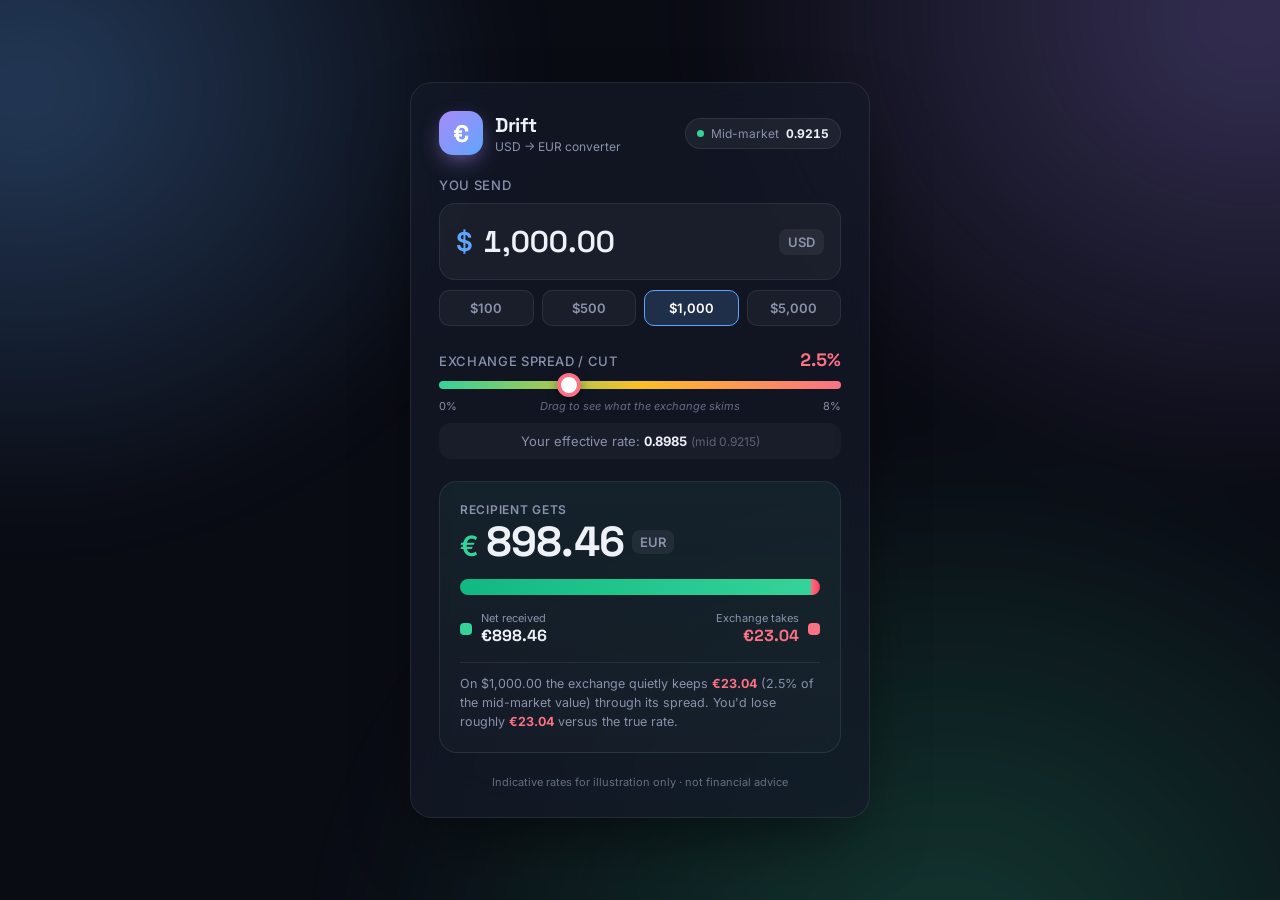
==== dollar-euro-converter/index.html @ b2591eef "build: dollar-euro-converter" ====
<!DOCTYPE html>
<html lang="en">
<head>
  <meta charset="UTF-8" />
  <meta name="viewport" content="width=device-width, initial-scale=1.0" />
  <title>USD → EUR Converter</title>
  <link rel="preconnect" href="https://fonts.googleapis.com" />
  <link rel="preconnect" href="https://fonts.gstatic.com" crossorigin />
  <link href="https://fonts.googleapis.com/css2?family=Inter:wght@400;500;600;700;800&family=Space+Grotesk:wght@500;600;700&display=swap" rel="stylesheet" />
  <link rel="stylesheet" href="style.css" />
</head>
<body>
  <div class="aurora"></div>

  <main class="card">
    <header class="card__head">
      <div class="brand">
        <span class="brand__mark">€</span>
        <div>
          <h1 class="brand__title">Drift</h1>
          <p class="brand__sub">USD → EUR converter</p>
        </div>
      </div>
      <div class="rate-chip" id="rateChip" title="Indicative mid-market rate">
        <span class="rate-chip__dot"></span>
        <span class="rate-chip__label">Mid-market</span>
        <strong class="rate-chip__val" id="midRate">—</strong>
      </div>
    </header>

    <!-- Amount input -->
    <section class="field">
      <label class="field__label" for="usdInput">You send</label>
      <div class="amount">
        <span class="amount__cur amount__cur--usd">$</span>
        <input
          id="usdInput"
          class="amount__input"
          type="text"
          inputmode="decimal"
          value="1,000.00"
          autocomplete="off"
          spellcheck="false"
        />
        <span class="amount__code">USD</span>
      </div>
      <div class="quick-amounts" id="quickAmounts">
        <button type="button" data-amt="100">$100</button>
        <button type="button" data-amt="500">$500</button>
        <button type="button" data-amt="1000">$1,000</button>
        <button type="button" data-amt="5000">$5,000</button>
      </div>
    </section>

    <!-- Spread slider -->
    <section class="field">
      <div class="slider__top">
        <label class="field__label" for="spread">Exchange spread / cut</label>
        <span class="slider__value" id="spreadValue">2.5%</span>
      </div>
      <input id="spread" class="slider" type="range" min="0" max="8" step="0.1" value="2.5" />
      <div class="slider__scale">
        <span>0%</span>
        <span class="slider__hint">Drag to see what the exchange skims</span>
        <span>8%</span>
      </div>
      <div class="slider__rate">
        Your effective rate: <strong id="effRate">—</strong>
        <span class="slider__rate-mid">(mid <span id="effMid">—</span>)</span>
      </div>
    </section>

    <!-- Result -->
    <section class="result">
      <div class="result__main">
        <span class="result__label">Recipient gets</span>
        <div class="result__eur">
          <span class="result__cur">€</span>
          <span class="result__amount" id="eurOut">—</span>
          <span class="result__code">EUR</span>
        </div>
      </div>

      <!-- Net vs fee bar -->
      <div class="bar" aria-hidden="true">
        <div class="bar__net" id="barNet"></div>
        <div class="bar__fee" id="barFee"></div>
      </div>
      <div class="bar__legend">
        <div class="legend__item">
          <span class="legend__swatch legend__swatch--net"></span>
          <div>
            <span class="legend__name">Net received</span>
            <strong class="legend__val" id="netVal">€—</strong>
          </div>
        </div>
        <div class="legend__item legend__item--right">
          <span class="legend__swatch legend__swatch--fee"></span>
          <div>
            <span class="legend__name">Exchange takes</span>
            <strong class="legend__val legend__val--fee" id="feeVal">€—</strong>
          </div>
        </div>
      </div>

      <p class="result__note" id="feeNote">—</p>
    </section>

    <footer class="card__foot">
      Indicative rates for illustration only · not financial advice
    </footer>
  </main>

  <script src="script.js"></script>
</body>
</html>
---- dollar-euro-converter/style.css ----
:root {
  --bg: #0a0c14;
  --card: rgba(22, 26, 40, 0.72);
  --card-border: rgba(255, 255, 255, 0.08);
  --text: #eef1f8;
  --muted: #8a92ac;
  --net: #34d399;
  --net-soft: rgba(52, 211, 153, 0.16);
  --fee: #fb7185;
  --fee-soft: rgba(251, 113, 133, 0.16);
  --usd: #60a5fa;
  --accent: #a78bfa;
  --radius: 22px;
  --shadow: 0 30px 70px -20px rgba(0, 0, 0, 0.6);
}

* { box-sizing: border-box; margin: 0; padding: 0; }

body {
  font-family: "Inter", system-ui, sans-serif;
  background: var(--bg);
  color: var(--text);
  min-height: 100vh;
  display: grid;
  place-items: center;
  padding: 24px;
  overflow-x: hidden;
  position: relative;
}

/* Animated background */
.aurora {
  position: fixed;
  inset: -30%;
  z-index: 0;
  background:
    radial-gradient(40% 50% at 20% 25%, rgba(96, 165, 250, 0.30), transparent 60%),
    radial-gradient(45% 55% at 80% 20%, rgba(167, 139, 250, 0.28), transparent 60%),
    radial-gradient(50% 60% at 65% 85%, rgba(52, 211, 153, 0.22), transparent 60%);
  filter: blur(40px);
  animation: drift 18s ease-in-out infinite alternate;
}
@keyframes drift {
  0%   { transform: translate3d(0,0,0) scale(1); }
  100% { transform: translate3d(-3%, 2%, 0) scale(1.08); }
}

/* Card */
.card {
  position: relative;
  z-index: 1;
  width: 100%;
  max-width: 460px;
  background: var(--card);
  backdrop-filter: blur(24px) saturate(140%);
  -webkit-backdrop-filter: blur(24px) saturate(140%);
  border: 1px solid var(--card-border);
  border-radius: var(--radius);
  box-shadow: var(--shadow);
  padding: 28px;
  display: flex;
  flex-direction: column;
  gap: 22px;
}

.card__head {
  display: flex;
  align-items: center;
  justify-content: space-between;
  gap: 12px;
}
.brand { display: flex; align-items: center; gap: 12px; }
.brand__mark {
  width: 44px; height: 44px;
  display: grid; place-items: center;
  font-family: "Space Grotesk", sans-serif;
  font-weight: 700; font-size: 24px;
  color: #fff;
  background: linear-gradient(135deg, var(--accent), var(--usd));
  border-radius: 14px;
  box-shadow: 0 8px 22px -6px rgba(167, 139, 250, 0.7);
}
.brand__title {
  font-family: "Space Grotesk", sans-serif;
  font-size: 20px; font-weight: 700; letter-spacing: -0.02em;
}
.brand__sub { font-size: 12px; color: var(--muted); margin-top: 1px; }

.rate-chip {
  display: flex; align-items: center; gap: 7px;
  background: rgba(255,255,255,0.05);
  border: 1px solid var(--card-border);
  padding: 7px 11px;
  border-radius: 999px;
  font-size: 12px;
}
.rate-chip__dot {
  width: 7px; height: 7px; border-radius: 50%;
  background: var(--net);
  box-shadow: 0 0 0 0 rgba(52,211,153,0.6);
  animation: pulse 2s infinite;
}
@keyframes pulse {
  0% { box-shadow: 0 0 0 0 rgba(52,211,153,0.5); }
  70% { box-shadow: 0 0 0 8px rgba(52,211,153,0); }
  100% { box-shadow: 0 0 0 0 rgba(52,211,153,0); }
}
.rate-chip__label { color: var(--muted); }
.rate-chip__val { font-variant-numeric: tabular-nums; }

/* Fields */
.field { display: flex; flex-direction: column; gap: 10px; }
.field__label {
  font-size: 13px; font-weight: 500; color: var(--muted);
  text-transform: uppercase; letter-spacing: 0.05em;
}

.amount {
  display: flex; align-items: center;
  background: rgba(255,255,255,0.04);
  border: 1.5px solid var(--card-border);
  border-radius: 16px;
  padding: 4px 16px;
  transition: border-color 0.2s, box-shadow 0.2s;
}
.amount:focus-within {
  border-color: var(--usd);
  box-shadow: 0 0 0 4px rgba(96,165,250,0.15);
}
.amount__cur {
  font-size: 26px; font-weight: 600;
}
.amount__cur--usd { color: var(--usd); }
.amount__input {
  flex: 1;
  background: none; border: none; outline: none;
  color: var(--text);
  font-family: "Space Grotesk", sans-serif;
  font-size: 30px; font-weight: 600;
  padding: 14px 10px;
  min-width: 0;
  font-variant-numeric: tabular-nums;
}
.amount__code {
  font-size: 13px; font-weight: 600; color: var(--muted);
  background: rgba(255,255,255,0.06);
  padding: 5px 9px; border-radius: 8px;
}

.quick-amounts { display: flex; gap: 8px; flex-wrap: wrap; }
.quick-amounts button {
  flex: 1;
  min-width: 64px;
  background: rgba(255,255,255,0.04);
  border: 1px solid var(--card-border);
  color: var(--muted);
  font-family: inherit; font-size: 13px; font-weight: 600;
  padding: 9px 6px; border-radius: 10px;
  cursor: pointer;
  transition: all 0.15s;
}
.quick-amounts button:hover { color: var(--text); border-color: rgba(255,255,255,0.2); }
.quick-amounts button.active {
  color: #fff;
  background: rgba(96,165,250,0.18);
  border-color: var(--usd);
}

/* Slider */
.slider__top { display: flex; align-items: baseline; justify-content: space-between; }
.slider__value {
  font-family: "Space Grotesk", sans-serif;
  font-size: 18px; font-weight: 700; color: var(--fee);
  font-variant-numeric: tabular-nums;
}
.slider {
  -webkit-appearance: none; appearance: none;
  width: 100%; height: 8px; border-radius: 999px;
  background: linear-gradient(90deg, var(--net), #fbbf24 50%, var(--fee));
  outline: none; cursor: pointer;
}
.slider::-webkit-slider-thumb {
  -webkit-appearance: none; appearance: none;
  width: 24px; height: 24px; border-radius: 50%;
  background: #fff;
  border: 4px solid var(--fee);
  box-shadow: 0 4px 12px rgba(0,0,0,0.4);
  cursor: grab; transition: transform 0.1s;
}
.slider::-webkit-slider-thumb:active { transform: scale(1.15); cursor: grabbing; }
.slider::-moz-range-thumb {
  width: 24px; height: 24px; border-radius: 50%;
  background: #fff; border: 4px solid var(--fee);
  box-shadow: 0 4px 12px rgba(0,0,0,0.4); cursor: grab;
}
.slider__scale {
  display: flex; justify-content: space-between; align-items: center;
  font-size: 11px; color: var(--muted);
}
.slider__hint { font-style: italic; opacity: 0.7; }
.slider__rate {
  font-size: 13px; color: var(--muted);
  background: rgba(255,255,255,0.03);
  padding: 10px 14px; border-radius: 12px;
  text-align: center;
}
.slider__rate strong { color: var(--text); font-variant-numeric: tabular-nums; }
.slider__rate-mid { opacity: 0.6; font-size: 12px; }

/* Result */
.result {
  background: linear-gradient(180deg, rgba(52,211,153,0.07), rgba(255,255,255,0.02));
  border: 1px solid var(--card-border);
  border-radius: 18px;
  padding: 20px;
  display: flex; flex-direction: column; gap: 16px;
}
.result__main { display: flex; flex-direction: column; gap: 4px; }
.result__label {
  font-size: 12px; font-weight: 600; color: var(--muted);
  text-transform: uppercase; letter-spacing: 0.06em;
}
.result__eur { display: flex; align-items: baseline; gap: 8px; }
.result__cur { font-size: 28px; font-weight: 600; color: var(--net); }
.result__amount {
  font-family: "Space Grotesk", sans-serif;
  font-size: 42px; font-weight: 700; letter-spacing: -0.02em;
  font-variant-numeric: tabular-nums;
  line-height: 1;
}
.result__code {
  font-size: 13px; font-weight: 600; color: var(--muted);
  align-self: center;
  background: rgba(255,255,255,0.06);
  padding: 4px 8px; border-radius: 8px;
}

/* Net vs fee bar */
.bar {
  display: flex; height: 16px; border-radius: 999px;
  overflow: hidden; background: var(--fee-soft);
  box-shadow: inset 0 1px 3px rgba(0,0,0,0.3);
}
.bar__net {
  background: linear-gradient(90deg, #10b981, var(--net));
  transition: width 0.35s cubic-bezier(0.4,0,0.2,1);
  min-width: 0;
}
.bar__fee {
  background: linear-gradient(90deg, var(--fee), #f43f5e);
  transition: width 0.35s cubic-bezier(0.4,0,0.2,1);
  flex: none;
}

.bar__legend { display: flex; justify-content: space-between; gap: 12px; }
.legend__item { display: flex; align-items: center; gap: 9px; }
.legend__item--right { text-align: right; flex-direction: row-reverse; }
.legend__swatch { width: 12px; height: 12px; border-radius: 4px; flex-shrink: 0; }
.legend__swatch--net { background: var(--net); }
.legend__swatch--fee { background: var(--fee); }
.legend__name { display: block; font-size: 11px; color: var(--muted); }
.legend__val {
  font-family: "Space Grotesk", sans-serif;
  font-size: 16px; font-weight: 700;
  font-variant-numeric: tabular-nums;
}
.legend__val--fee { color: var(--fee); }

.result__note {
  font-size: 12.5px; color: var(--muted); line-height: 1.5;
  border-top: 1px solid var(--card-border);
  padding-top: 12px;
}
.result__note strong { color: var(--fee); }

.card__foot {
  text-align: center; font-size: 11px; color: var(--muted); opacity: 0.7;
}

@media (max-width: 420px) {
  .card { padding: 22px 18px; }
  .result__amount { font-size: 36px; }
  .amount__input { font-size: 26px; }
}
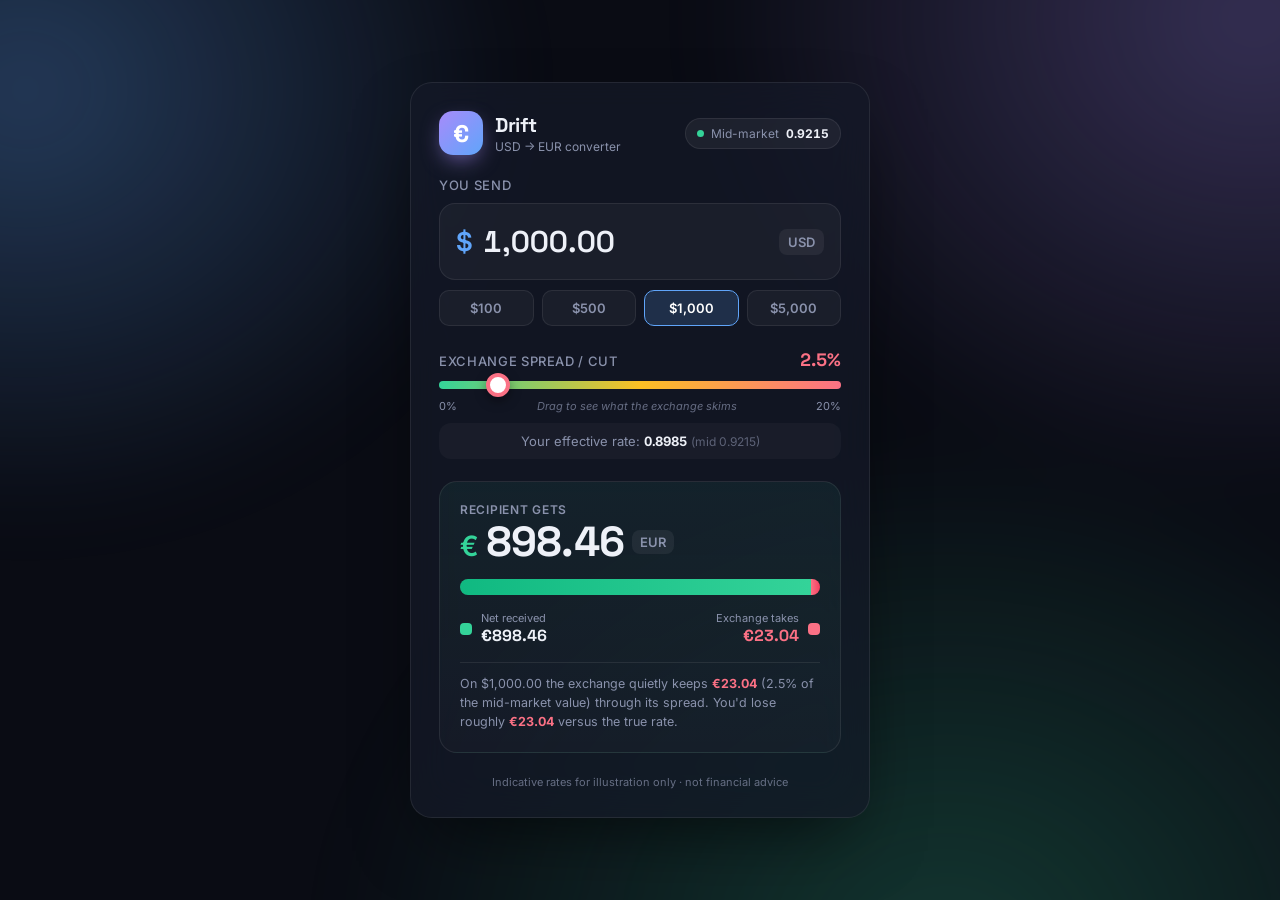
==== commit 49982722: "build: dollar-euro-converter" ====
--- a/dollar-euro-converter/index.html
+++ b/dollar-euro-converter/index.html
@@ -58,11 +58,11 @@
         <label class="field__label" for="spread">Exchange spread / cut</label>
         <span class="slider__value" id="spreadValue">2.5%</span>
       </div>
-      <input id="spread" class="slider" type="range" min="0" max="8" step="0.1" value="2.5" />
+      <input id="spread" class="slider" type="range" min="0" max="20" step="0.1" value="2.5" />
       <div class="slider__scale">
         <span>0%</span>
         <span class="slider__hint">Drag to see what the exchange skims</span>
-        <span>8%</span>
+        <span>20%</span>
       </div>
       <div class="slider__rate">
         Your effective rate: <strong id="effRate">—</strong>
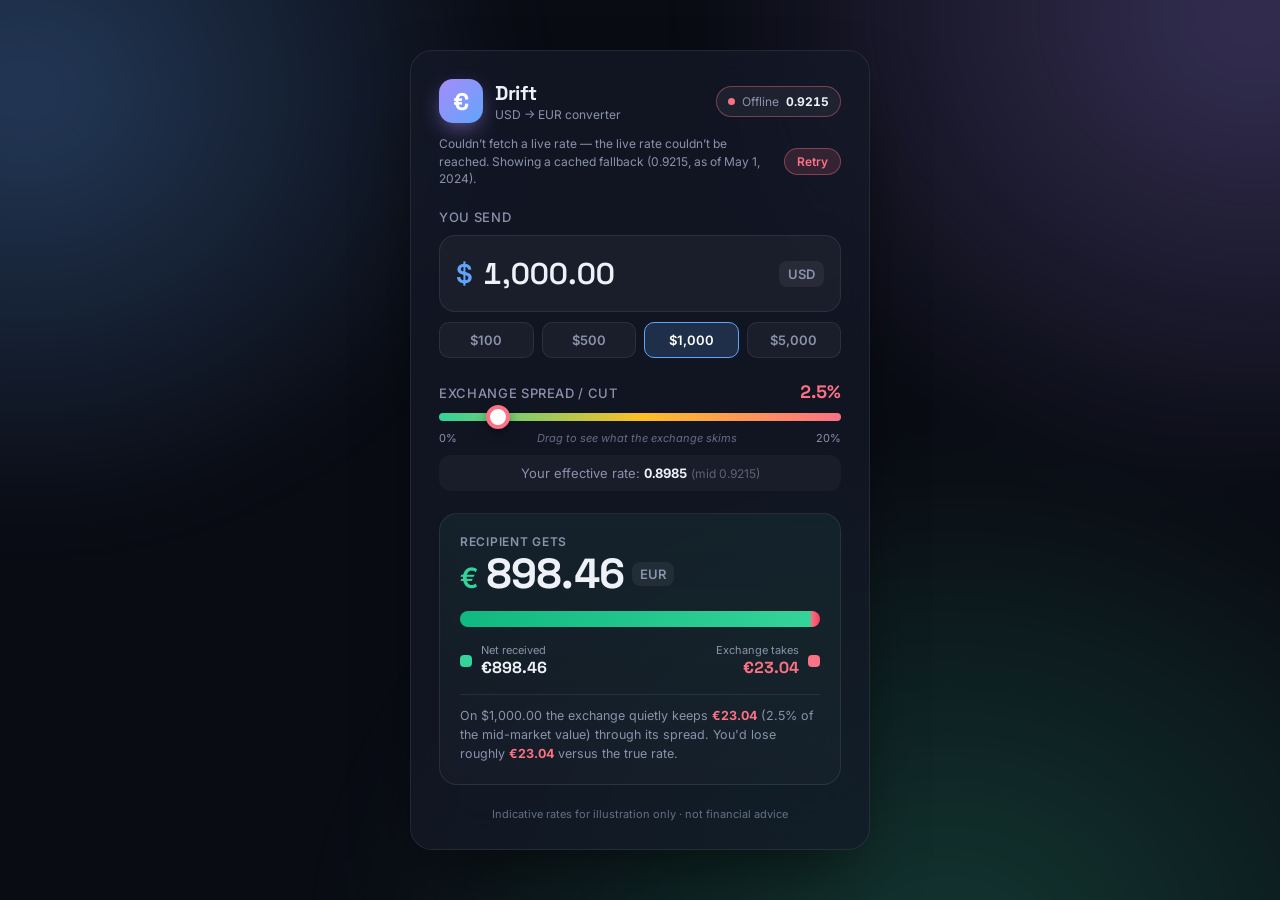
==== commit 14245b17: "build: dollar-euro-converter" ====
--- a/dollar-euro-converter/index.html
+++ b/dollar-euro-converter/index.html
@@ -21,12 +21,18 @@
           <p class="brand__sub">USD → EUR converter</p>
         </div>
       </div>
-      <div class="rate-chip" id="rateChip" title="Indicative mid-market rate">
+      <button type="button" class="rate-chip is-loading" id="rateChip" title="Live mid-market rate from Frankfurter.app — click to refresh">
         <span class="rate-chip__dot"></span>
-        <span class="rate-chip__label">Mid-market</span>
+        <span class="rate-chip__label" id="rateLabel">Loading…</span>
         <strong class="rate-chip__val" id="midRate">—</strong>
-      </div>
+      </button>
     </header>
+
+    <!-- Rate source / status -->
+    <p class="source" id="source">
+      <span class="source__text" id="sourceText">Fetching the latest USD → EUR rate…</span>
+      <button type="button" class="source__retry" id="retryBtn" hidden>Retry</button>
+    </p>
 
     <!-- Amount input -->
     <section class="field">
--- a/dollar-euro-converter/style.css
+++ b/dollar-euro-converter/style.css
@@ -93,20 +93,67 @@
   padding: 7px 11px;
   border-radius: 999px;
   font-size: 12px;
-}
+  color: var(--text);
+  font-family: inherit;
+  cursor: pointer;
+  transition: border-color 0.2s, background 0.2s;
+}
+.rate-chip:hover { border-color: rgba(255,255,255,0.22); background: rgba(255,255,255,0.08); }
 .rate-chip__dot {
   width: 7px; height: 7px; border-radius: 50%;
   background: var(--net);
-  box-shadow: 0 0 0 0 rgba(52,211,153,0.6);
+  flex-shrink: 0;
+}
+.rate-chip__label { color: var(--muted); white-space: nowrap; }
+.rate-chip__val { font-variant-numeric: tabular-nums; }
+
+/* Chip states */
+.rate-chip.is-live .rate-chip__dot {
+  background: var(--net);
   animation: pulse 2s infinite;
 }
+.rate-chip.is-loading .rate-chip__dot {
+  background: var(--usd);
+  animation: blink 1s ease-in-out infinite;
+}
+.rate-chip.is-fallback .rate-chip__dot,
+.rate-chip.is-error .rate-chip__dot {
+  background: var(--fee);
+  animation: none;
+}
+.rate-chip.is-fallback,
+.rate-chip.is-error { border-color: rgba(251,113,133,0.4); }
+
 @keyframes pulse {
   0% { box-shadow: 0 0 0 0 rgba(52,211,153,0.5); }
   70% { box-shadow: 0 0 0 8px rgba(52,211,153,0); }
   100% { box-shadow: 0 0 0 0 rgba(52,211,153,0); }
 }
-.rate-chip__label { color: var(--muted); }
-.rate-chip__val { font-variant-numeric: tabular-nums; }
+@keyframes blink {
+  0%, 100% { opacity: 1; }
+  50% { opacity: 0.25; }
+}
+
+/* Rate source / status line */
+.source {
+  display: flex; align-items: center; gap: 10px;
+  margin-top: -10px;
+  font-size: 12px; line-height: 1.45; color: var(--muted);
+}
+.source__text { flex: 1; }
+.source__text a { color: var(--usd); text-decoration: none; border-bottom: 1px dotted currentColor; }
+.source__text a:hover { color: var(--text); }
+.source__text strong { color: var(--text); font-weight: 600; }
+.source__retry {
+  flex-shrink: 0;
+  background: rgba(251,113,133,0.14);
+  border: 1px solid rgba(251,113,133,0.4);
+  color: var(--fee);
+  font-family: inherit; font-size: 12px; font-weight: 600;
+  padding: 5px 12px; border-radius: 999px;
+  cursor: pointer; transition: background 0.15s;
+}
+.source__retry:hover { background: rgba(251,113,133,0.24); }
 
 /* Fields */
 .field { display: flex; flex-direction: column; gap: 10px; }
